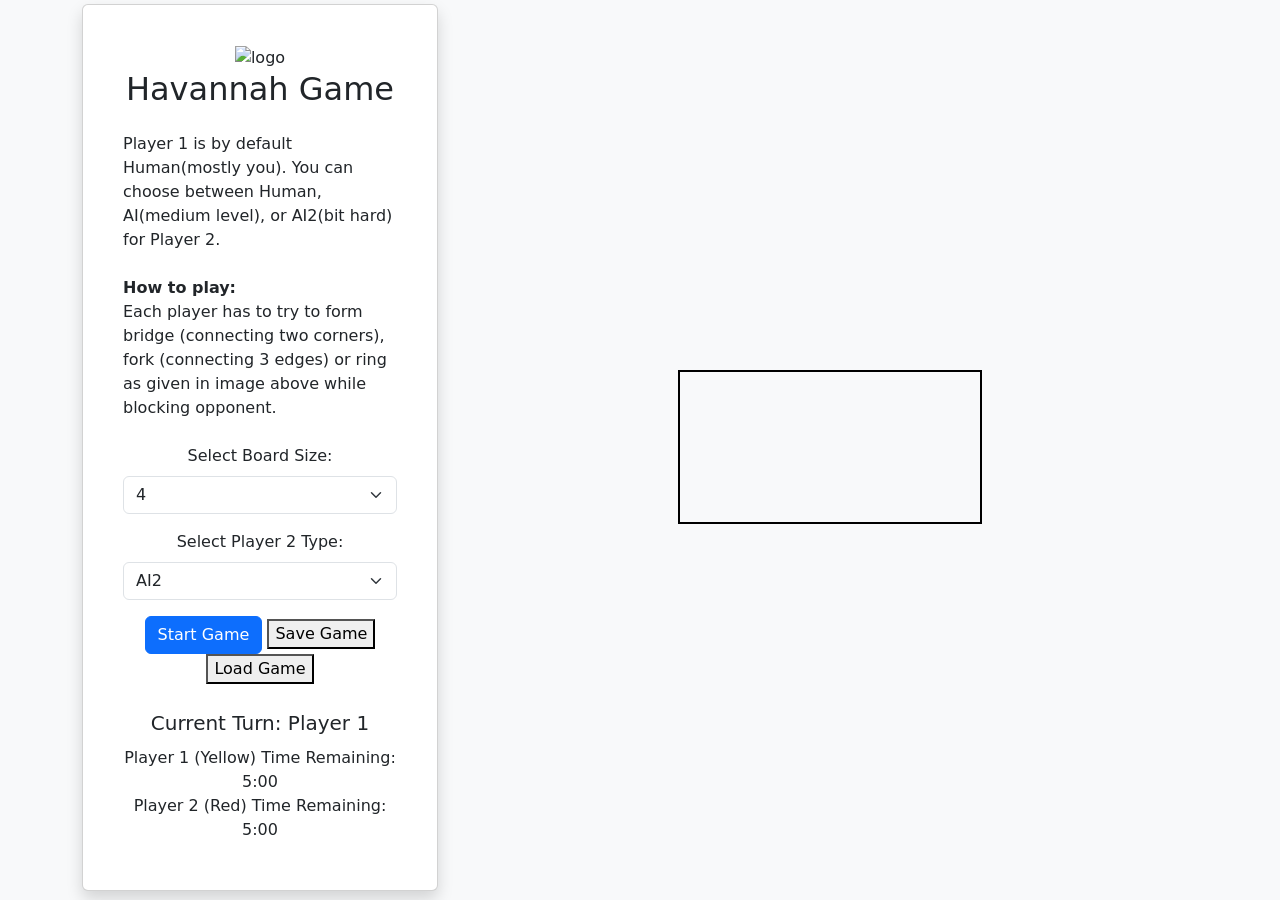
==== index.html @ 7e580d3b "Fix: Correct fork detection logic and add save/load game This commit addresses several issues and ad" ====
<!DOCTYPE html>
<html lang="en">
<head>
    <meta charset="UTF-8">
    <meta name="viewport" content="width=device-width, initial-scale=1.0">
    <title>Havannah Game</title>

    <!-- Bootstrap CDN -->
    <link href="https://cdn.jsdelivr.net/npm/bootstrap@5.3.0-alpha1/dist/css/bootstrap.min.css" rel="stylesheet">

    <style>
        canvas {
            border: 2px solid black;
            margin-top: 20px;
        }

        #currentTurn {
            font-size: 20px;
            margin-bottom: 10px;
        }

        #winner {
            font-size: 24px;
            color: green;
        }

        /* Adjust canvas to be centered and responsive */
        #gameCanvas {
            display: block;
            margin: 0 auto;
        }

        .canvas-container {
            display: flex;
            justify-content: center;
            align-items: center;
            height: 100%;
        }

        #gameTable {
            margin-top: 20px;
            width: 100%;
            text-align: center;
        }

        #gameTable td {
            padding: 5px;
            border: 1px solid #ccc;
            width: 30px;
            height: 30px;
        }
    </style>
    <script async src="https://pagead2.googlesyndication.com/pagead/js/adsbygoogle.js?client=ca-pub-6244557364993858"
    crossorigin="anonymous"></script>
</head>
<body class="bg-light">

    <div class="container mt-1">
        <div class="row">
            <!-- First part (3 parts width) -->
            <div class="col-lg-4">
                <div class="card shadow p-4">
                    <div class="card-body text-center">
                        <img src="logo.png" height=100 alt="logo"> 
                        <h2 class="mb-4">Havannah Game</h2>
                        <p class="mb-4 text-start">Player 1 is by default Human(mostly you). You can choose between Human, AI(medium level), or AI2(bit hard) for Player 2.
                            <br/><br/>
                            <strong>How to play:</strong><br/>
                            Each player has to try to form bridge (connecting two corners), fork (connecting 3 edges) or ring as given in image above while blocking opponent.
                        </p>

                        <div class="mb-3">
                            <label for="sizeSelect" class="form-label">Select Board Size:</label>
                            <select id="sizeSelect" class="form-select">
                                <option value="4">4</option>
                                <option value="6">6</option>
                                <option value="8">8</option>
                            </select>
                        </div>

                        <div class="mb-3">
                            <label for="player2Type" class="form-label">Select Player 2 Type:</label>
                            <select id="player2Type" class="form-select">
                                <option value="human">Human</option>
                                <option value="ai">AI</option>
                                <option value="ai2" selected>AI2</option>
                            </select>
                        </div>

                        <button id="startGameBtn" class="btn btn-primary">Start Game</button>
                        <button id="saveGameBtn">Save Game</button>
                        <input type="file" id="loadGameInput" accept=".json" style="display: none;">
                        <button id="loadGameBtn">Load Game</button>

                        <div id="gameStatus" class="mt-4">
                            <div id="currentTurn" class="mb-2">Current Turn: Player 1</div>
                            <div>Player 1 (Yellow) Time Remaining: <span id="player1Time">5:00</span></div>
                            <div>Player 2 (Red) Time Remaining: <span id="player2Time">5:00</span></div>
                            <div id="winner" class="mt-2"></div>
                        </div>

                        <!-- Table to display the board (REMOVED) -->
                    </div>
                </div>
            </div>

            <!-- Second part (6 parts width) -->
            <div class="col-lg-8">
                <div class="canvas-container">
                    <canvas id="gameCanvas"></canvas>
                </div>
            </div>
        </div>
    </div>

    <!-- Bootstrap JS CDN -->
    <script src="https://cdn.jsdelivr.net/npm/bootstrap@5.3.0-alpha1/dist/js/bootstrap.bundle.min.js"></script>
    
<!-- Google tag (gtag.js) -->
<script async src="https://www.googletagmanager.com/gtag/js?id=G-S5CYX1SZD6"></script>
<script>
  window.dataLayer = window.dataLayer || [];
  function gtag(){dataLayer.push(arguments);}
  gtag('js', new Date());
  gtag('config', 'G-S5CYX1SZD6');
  gtag('config', 'G-S5CYX1SZD6', {
    'cookie_domain': 'auto' // Automatically detect the correct domain, or set your domain explicitly
  });
</script>

    
    <!-- Your existing game scripts -->
    <script src="base_ai.js"></script>
    <script src="ai.js"></script> <!-- Include ai.js for AI functionality -->
    <script src="ai2.js"></script>
    <script src="script.js"></script>
    <script src="tests.js"></script> <!-- To run tests, open browser console and type runAllTests() -->
    <script async src="https://pagead2.googlesyndication.com/pagead/js/adsbygoogle.js?client=ca-pub-6244557364993858"
    crossorigin="anonymous"></script>
</body>
</html>
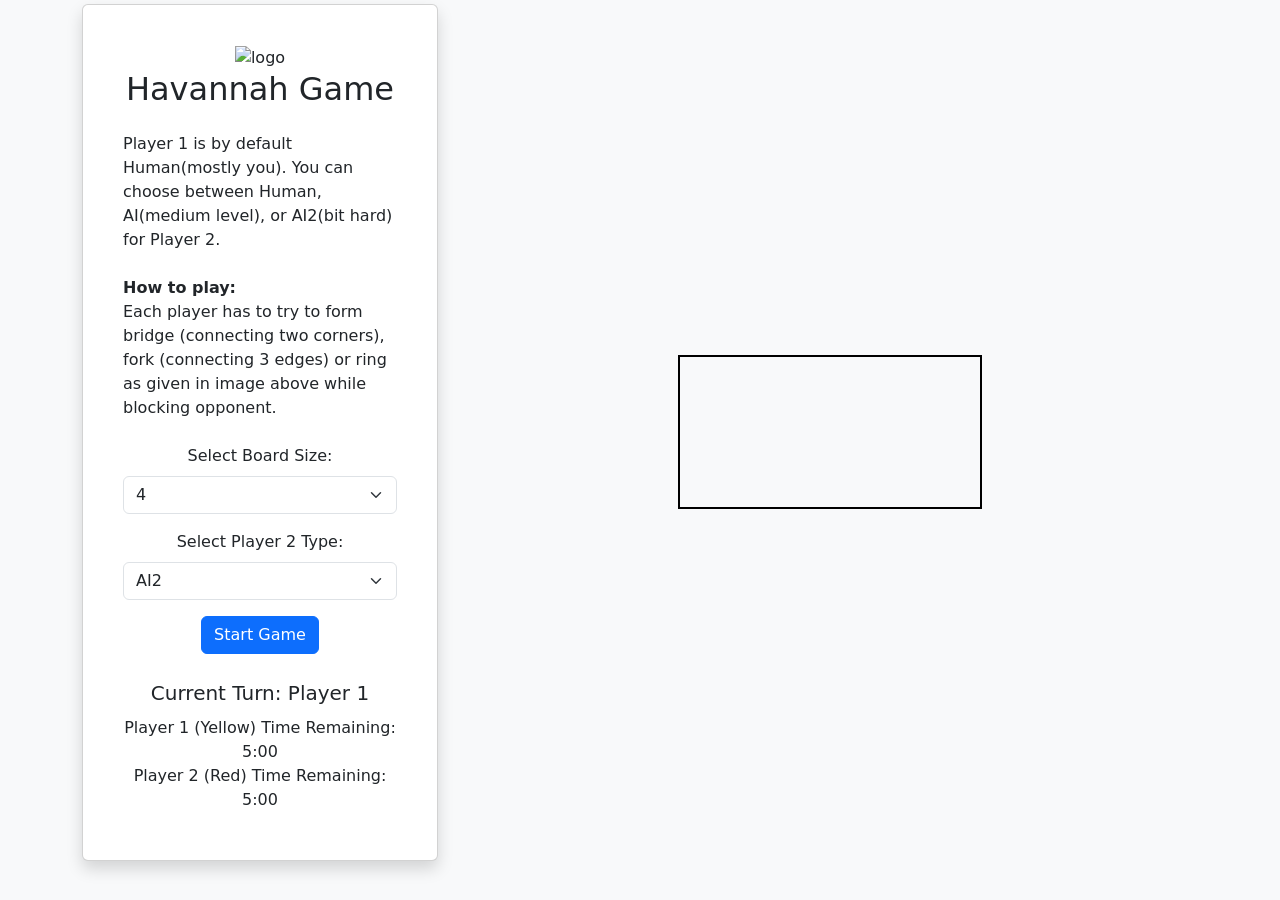
==== commit f8c63865: "Update index.html" ====
--- a/index.html
+++ b/index.html
@@ -52,6 +52,16 @@
     </style>
     <script async src="https://pagead2.googlesyndication.com/pagead/js/adsbygoogle.js?client=ca-pub-6244557364993858"
     crossorigin="anonymous"></script>
+    <script async src="https://www.googletagmanager.com/gtag/js?id=G-JHNCW79FZT"></script>
+    <script>
+      window.dataLayer = window.dataLayer || [];
+      function gtag(){dataLayer.push(arguments);}
+      gtag('js', new Date());
+
+      gtag('config', 'G-JHNCW79FZT', {
+          'cookie_domain': 'none'
+      });
+    </script>
 </head>
 <body class="bg-light">
 
@@ -88,9 +98,6 @@
                         </div>
 
                         <button id="startGameBtn" class="btn btn-primary">Start Game</button>
-                        <button id="saveGameBtn">Save Game</button>
-                        <input type="file" id="loadGameInput" accept=".json" style="display: none;">
-                        <button id="loadGameBtn">Load Game</button>
 
                         <div id="gameStatus" class="mt-4">
                             <div id="currentTurn" class="mb-2">Current Turn: Player 1</div>
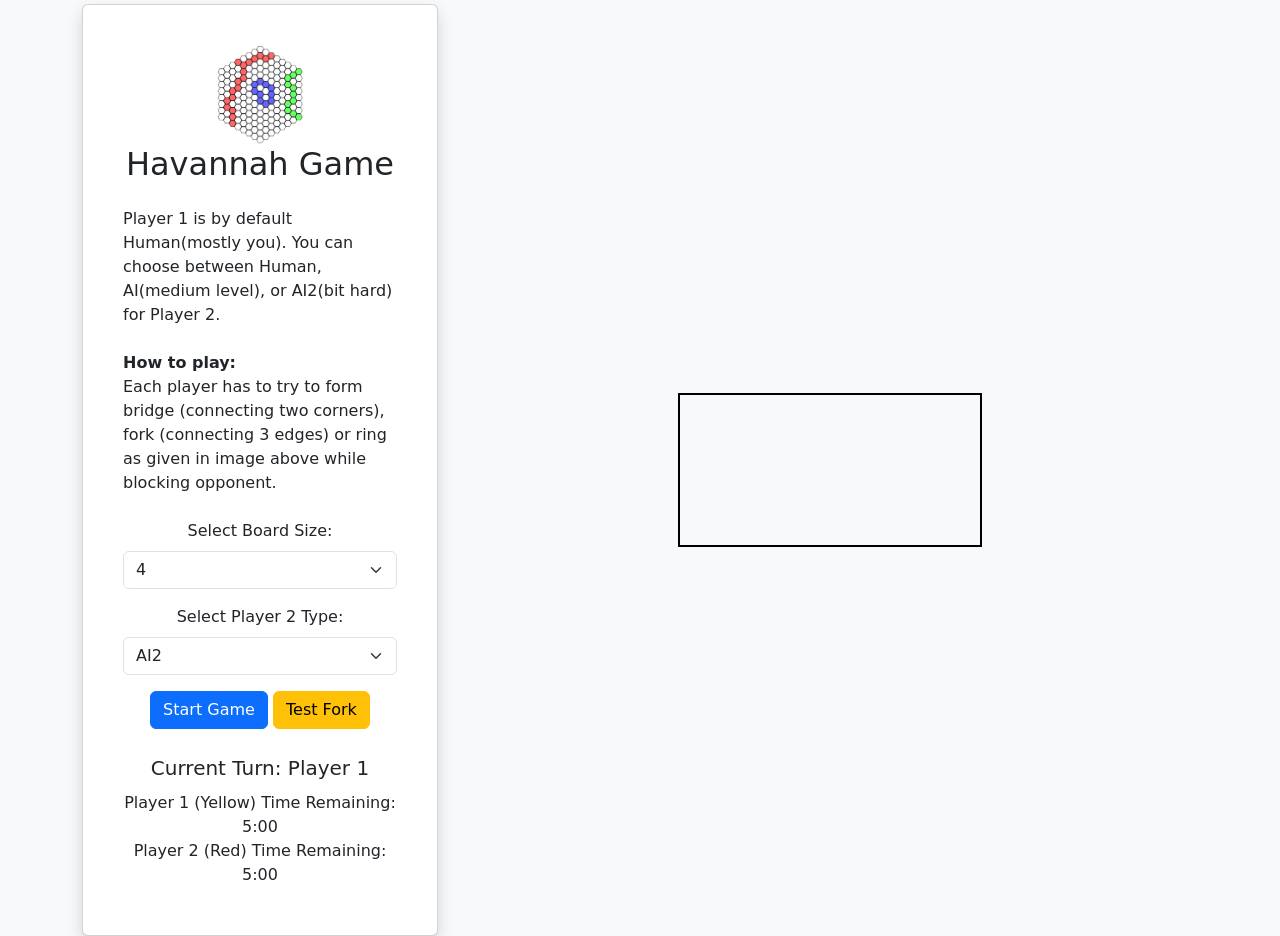
==== commit e53b73d5: "trying to fix the edge indce" ====
--- a/index.html
+++ b/index.html
@@ -98,6 +98,7 @@
                         </div>
 
                         <button id="startGameBtn" class="btn btn-primary">Start Game</button>
+                        <button id="testForkBtn" class="btn btn-warning" onclick="runForkTest()">Test Fork</button>
 
                         <div id="gameStatus" class="mt-4">
                             <div id="currentTurn" class="mb-2">Current Turn: Player 1</div>
@@ -122,20 +123,6 @@
 
     <!-- Bootstrap JS CDN -->
     <script src="https://cdn.jsdelivr.net/npm/bootstrap@5.3.0-alpha1/dist/js/bootstrap.bundle.min.js"></script>
-    
-<!-- Google tag (gtag.js) -->
-<script async src="https://www.googletagmanager.com/gtag/js?id=G-S5CYX1SZD6"></script>
-<script>
-  window.dataLayer = window.dataLayer || [];
-  function gtag(){dataLayer.push(arguments);}
-  gtag('js', new Date());
-  gtag('config', 'G-S5CYX1SZD6');
-  gtag('config', 'G-S5CYX1SZD6', {
-    'cookie_domain': 'auto' // Automatically detect the correct domain, or set your domain explicitly
-  });
-</script>
-
-    
     <!-- Your existing game scripts -->
     <script src="base_ai.js"></script>
     <script src="ai.js"></script> <!-- Include ai.js for AI functionality -->
@@ -144,5 +131,6 @@
     <script src="tests.js"></script> <!-- To run tests, open browser console and type runAllTests() -->
     <script async src="https://pagead2.googlesyndication.com/pagead/js/adsbygoogle.js?client=ca-pub-6244557364993858"
     crossorigin="anonymous"></script>
+    <script data-cookieconsent="ignore">    window.dataLayer = window.dataLayer || [];    function gtag() {        dataLayer.push(arguments);    }    gtag("consent", "default", {        ad_personalization: "denied",        ad_storage: "denied",        ad_user_data: "denied",        analytics_storage: "denied",        functionality_storage: "denied",        personalization_storage: "denied",        security_storage: "granted",        wait_for_update: 500,    });    gtag("set", "ads_data_redaction", true);    gtag("set", "url_passthrough", false);</script>
 </body>
 </html>
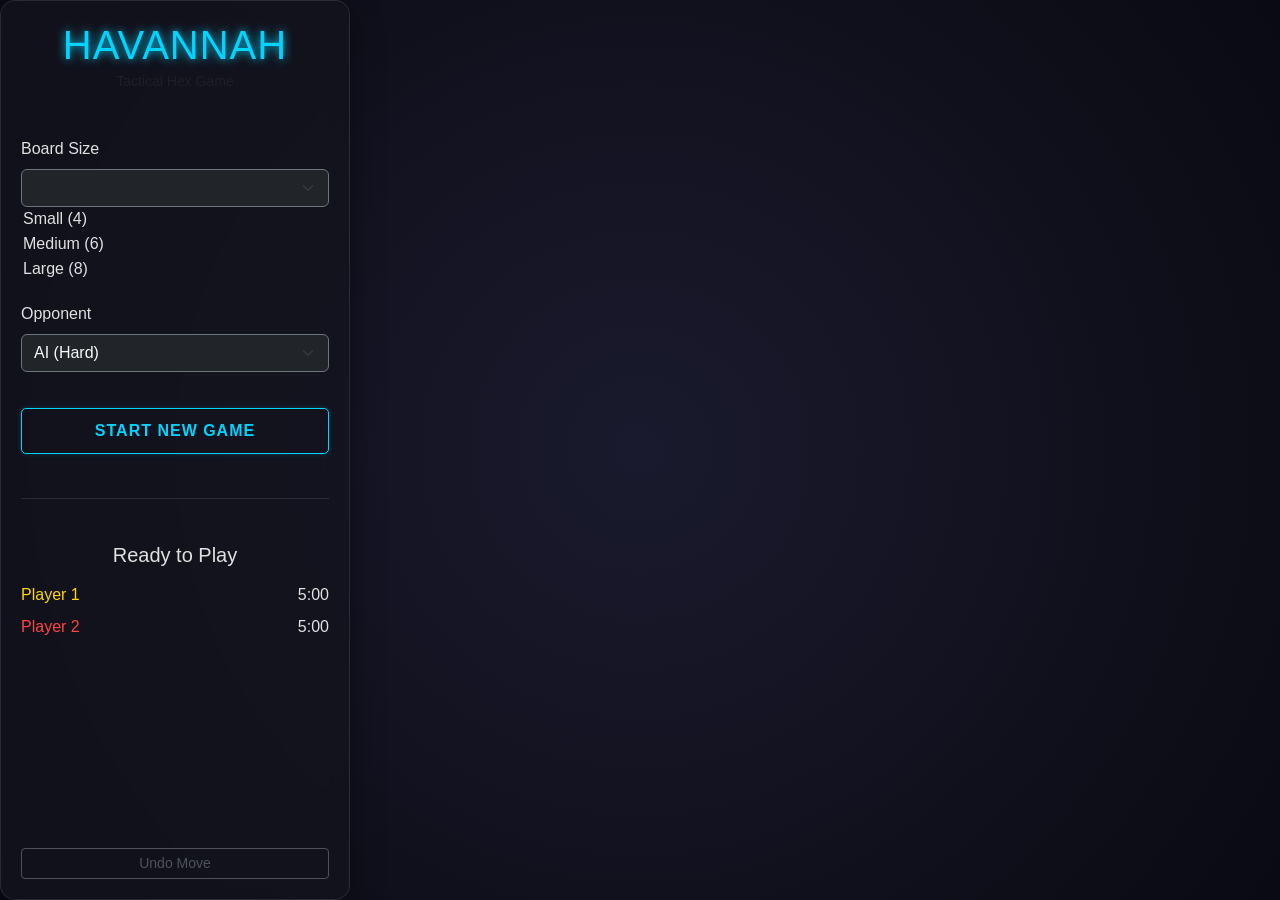
==== commit 14e560d4: "revert to release 0.0.1 if not working" ====
--- a/index.html
+++ b/index.html
@@ -1,136 +1,159 @@
 <!DOCTYPE html>
 <html lang="en">
+
 <head>
     <meta charset="UTF-8">
     <meta name="viewport" content="width=device-width, initial-scale=1.0">
-    <title>Havannah Game</title>
+    <title>Havannah - Premium Edition</title>
 
-    <!-- Bootstrap CDN -->
+    <!-- Bootstrap CDN (Keep for utility classes if needed, but override with style.css) -->
     <link href="https://cdn.jsdelivr.net/npm/bootstrap@5.3.0-alpha1/dist/css/bootstrap.min.css" rel="stylesheet">
+    <link href="style.css" rel="stylesheet">
 
-    <style>
-        canvas {
-            border: 2px solid black;
-            margin-top: 20px;
-        }
-
-        #currentTurn {
-            font-size: 20px;
-            margin-bottom: 10px;
-        }
-
-        #winner {
-            font-size: 24px;
-            color: green;
-        }
-
-        /* Adjust canvas to be centered and responsive */
-        #gameCanvas {
-            display: block;
-            margin: 0 auto;
-        }
-
-        .canvas-container {
-            display: flex;
-            justify-content: center;
-            align-items: center;
-            height: 100%;
-        }
-
-        #gameTable {
-            margin-top: 20px;
-            width: 100%;
-            text-align: center;
-        }
-
-        #gameTable td {
-            padding: 5px;
-            border: 1px solid #ccc;
-            width: 30px;
-            height: 30px;
-        }
-    </style>
     <script async src="https://pagead2.googlesyndication.com/pagead/js/adsbygoogle.js?client=ca-pub-6244557364993858"
-    crossorigin="anonymous"></script>
+        crossorigin="anonymous"></script>
     <script async src="https://www.googletagmanager.com/gtag/js?id=G-JHNCW79FZT"></script>
     <script>
-      window.dataLayer = window.dataLayer || [];
-      function gtag(){dataLayer.push(arguments);}
-      gtag('js', new Date());
-
-      gtag('config', 'G-JHNCW79FZT', {
-          'cookie_domain': 'none'
-      });
+        window.dataLayer = window.dataLayer || [];
+        function gtag() { dataLayer.push(arguments); }
+        gtag('js', new Date());
+        gtag('config', 'G-JHNCW79FZT', { 'cookie_domain': 'none' });
     </script>
 </head>
-<body class="bg-light">
 
-    <div class="container mt-1">
-        <div class="row">
-            <!-- First part (3 parts width) -->
-            <div class="col-lg-4">
-                <div class="card shadow p-4">
-                    <div class="card-body text-center">
-                        <img src="logo.png" height=100 alt="logo"> 
-                        <h2 class="mb-4">Havannah Game</h2>
-                        <p class="mb-4 text-start">Player 1 is by default Human(mostly you). You can choose between Human, AI(medium level), or AI2(bit hard) for Player 2.
-                            <br/><br/>
-                            <strong>How to play:</strong><br/>
-                            Each player has to try to form bridge (connecting two corners), fork (connecting 3 edges) or ring as given in image above while blocking opponent.
-                        </p>
+<body>
 
-                        <div class="mb-3">
-                            <label for="sizeSelect" class="form-label">Select Board Size:</label>
-                            <select id="sizeSelect" class="form-select">
-                                <option value="4">4</option>
-                                <option value="6">6</option>
-                                <option value="8">8</option>
-                            </select>
-                        </div>
+    <div class="game-container">
+        <!-- Sidebar -->
+        <div class="sidebar glass-panel">
+            <div class="text-center mb-4">
+                <h1 class="mb-0">HAVANNAH</h1>
+                <small class="text-muted">Tactical Hex Game</small>
+            </div>
 
-                        <div class="mb-3">
-                            <label for="player2Type" class="form-label">Select Player 2 Type:</label>
-                            <select id="player2Type" class="form-select">
-                                <option value="human">Human</option>
-                                <option value="ai">AI</option>
-                                <option value="ai2" selected>AI2</option>
-                            </select>
-                        </div>
+            <!-- Game Controls -->
+            <div class="control-group">
+                <label class="form-label text-accent">Board Size</label>
+                <select id="sizeSelect" class="form-select bg-dark text-light border-secondary">
 
-                        <button id="startGameBtn" class="btn btn-primary">Start Game</button>
-                        <button id="testForkBtn" class="btn btn-warning" onclick="runForkTest()">Test Fork</button>
+                    <div class="d-flex justify-content-between mb-2">
+                        <span style="color: var(--p1-color)">Player 1</span>
+                        <span id="player1Time">5:00</span>
+                    </div>
+                    <div class="d-flex justify-content-between">
+                        <span style="color: var(--p2-color)">Player 2</span>
+                        <span id="player2Time">5:00</span>
+                    </div>
 
-                        <div id="gameStatus" class="mt-4">
-                            <div id="currentTurn" class="mb-2">Current Turn: Player 1</div>
-                            <div>Player 1 (Yellow) Time Remaining: <span id="player1Time">5:00</span></div>
-                            <div>Player 2 (Red) Time Remaining: <span id="player2Time">5:00</span></div>
-                            <div id="winner" class="mt-2"></div>
-                        </div>
+                    <div id="winner" class="mt-3 text-center fw-bold"></div>
+            </div>
 
-                        <!-- Table to display the board (REMOVED) -->
+            <!-- History / Undo (Placeholder for future feature) -->
+            <div class="mt-auto text-center">
+                <button id="undoBtn" class="btn btn-sm btn-outline-secondary w-100" disabled>Undo Move</button>
+            </div>
+        </div>
+
+        <!-- Main Game Area -->
+        <div class="main-area">
+            <div class="toast-container" id="toastContainer"></div>
+            <canvas id="gameCanvas"></canvas>
+        </div>
+    </div>
+    <!DOCTYPE html>
+    <html lang="en">
+
+    <head>
+        <meta charset="UTF-8">
+        <meta name="viewport" content="width=device-width, initial-scale=1.0">
+        <title>Havannah - Premium Edition</title>
+
+        <!-- Bootstrap CDN (Keep for utility classes if needed, but override with style.css) -->
+        <link href="https://cdn.jsdelivr.net/npm/bootstrap@5.3.0-alpha1/dist/css/bootstrap.min.css" rel="stylesheet">
+        <link href="style.css" rel="stylesheet">
+
+        <script async
+            src="https://pagead2.googlesyndication.com/pagead/js/adsbygoogle.js?client=ca-pub-6244557364993858"
+            crossorigin="anonymous"></script>
+        <script async src="https://www.googletagmanager.com/gtag/js?id=G-JHNCW79FZT"></script>
+        <script>
+            window.dataLayer = window.dataLayer || [];
+            function gtag() { dataLayer.push(arguments); }
+            gtag('js', new Date());
+            gtag('config', 'G-JHNCW79FZT', { 'cookie_domain': 'none' });
+        </script>
+    </head>
+
+    <body>
+
+        <div class="game-container">
+            <!-- Sidebar -->
+            <div class="sidebar glass-panel">
+                <div class="text-center mb-4">
+                    <h1 class="mb-0">HAVANNAH</h1>
+                    <small class="text-muted">Tactical Hex Game</small>
+                </div>
+
+                <!-- Game Controls -->
+                <div class="control-group">
+                    <label class="form-label text-accent">Board Size</label>
+                    <select id="sizeSelect" class="form-select bg-dark text-light border-secondary">
+                        <option value="4">Small (4)</option>
+                        <option value="6">Medium (6)</option>
+                        <option value="8">Large (8)</option>
+                    </select>
+                </div>
+
+                <div class="control-group">
+                    <label class="form-label text-accent">Opponent</label>
+                    <select id="player2Type" class="form-select bg-dark text-light border-secondary">
+                        <option value="human">Human (Local)</option>
+                        <option value="ai">AI (Easy)</option>
+                        <option value="ai2" selected>AI (Hard)</option>
+                    </select>
+                </div>
+
+                <button id="startGameBtn" class="btn btn-premium w-100 mt-3">Start New Game</button>
+
+                <hr class="border-secondary my-4">
+
+                <!-- Game Status -->
+                <div id="gameStatus">
+                    <div id="currentTurn" class="h5 mb-3 text-center">Ready to Play</div>
+
+                    <div class="d-flex justify-content-between mb-2">
+                        <span style="color: var(--p1-color)">Player 1</span>
+                        <span id="player1Time">5:00</span>
                     </div>
+                    <div class="d-flex justify-content-between">
+                        <span style="color: var(--p2-color)">Player 2</span>
+                        <span id="player2Time">5:00</span>
+                    </div>
+
+                    <div id="winner" class="mt-3 text-center fw-bold"></div>
+                </div>
+
+                <!-- History / Undo (Placeholder for future feature) -->
+                <div class="mt-auto text-center">
+                    <button id="undoBtn" class="btn btn-sm btn-outline-secondary w-100" disabled>Undo Move</button>
                 </div>
             </div>
 
-            <!-- Second part (6 parts width) -->
-            <div class="col-lg-8">
-                <div class="canvas-container">
-                    <canvas id="gameCanvas"></canvas>
-                </div>
+            <!-- Main Game Area -->
+            <div class="main-area">
+                <div class="toast-container" id="toastContainer"></div>
+                <canvas id="gameCanvas"></canvas>
             </div>
         </div>
-    </div>
 
-    <!-- Bootstrap JS CDN -->
-    <script src="https://cdn.jsdelivr.net/npm/bootstrap@5.3.0-alpha1/dist/js/bootstrap.bundle.min.js"></script>
-    <!-- Your existing game scripts -->
-    <script src="base_ai.js"></script>
-    <script src="ai.js"></script> <!-- Include ai.js for AI functionality -->
-    <script src="ai2.js"></script>
-    <script src="script.js"></script>
-    <script src="tests.js"></script> <!-- To run tests, open browser console and type runAllTests() -->
-    <script async src="https://pagead2.googlesyndication.com/pagead/js/adsbygoogle.js?client=ca-pub-6244557364993858"
-    crossorigin="anonymous"></script>
-    <script data-cookieconsent="ignore">    window.dataLayer = window.dataLayer || [];    function gtag() {        dataLayer.push(arguments);    }    gtag("consent", "default", {        ad_personalization: "denied",        ad_storage: "denied",        ad_user_data: "denied",        analytics_storage: "denied",        functionality_storage: "denied",        personalization_storage: "denied",        security_storage: "granted",        wait_for_update: 500,    });    gtag("set", "ads_data_redaction", true);    gtag("set", "url_passthrough", false);</script>
-</body>
-</html>
+        <!-- Scripts -->
+        <script src="https://cdn.jsdelivr.net/npm/bootstrap@5.3.0-alpha1/dist/js/bootstrap.bundle.min.js"></script>
+        <script src="base_ai.js"></script>
+        <script src="ai.js"></script>
+        <script src="ai2.js"></script>
+        <script src="script.js"></script>
+        <script src="levels.js"></script>
+        <script src="tests.js"></script>
+    </body>
+
+    </html>
--- a/style.css
+++ b/style.css
@@ -0,0 +1,118 @@
+:root {
+    --bg-color: #0a0a12;
+    --panel-bg: rgba(20, 20, 30, 0.7);
+    --text-color: #e0e0e0;
+    --accent-color: #00d4ff;
+    --accent-glow: 0 0 10px #00d4ff;
+    --hex-border: #333;
+    --hex-bg: #1a1a24;
+    --p1-color: #ffd700;
+    --p1-glow: 0 0 15px #ffd700;
+    --p2-color: #ff4444;
+    --p2-glow: 0 0 15px #ff4444;
+    --font-main: 'Segoe UI', Tahoma, Geneva, Verdana, sans-serif;
+}
+
+body {
+    background-color: var(--bg-color);
+    color: var(--text-color);
+    font-family: var(--font-main);
+    margin: 0;
+    overflow: hidden; /* Prevent scrollbars for full immersion */
+    background-image: radial-gradient(circle at 50% 50%, #1a1a2e 0%, #0a0a12 100%);
+}
+
+.glass-panel {
+    background: var(--panel-bg);
+    backdrop-filter: blur(10px);
+    -webkit-backdrop-filter: blur(10px);
+    border: 1px solid rgba(255, 255, 255, 0.1);
+    border-radius: 15px;
+    padding: 20px;
+    box-shadow: 0 8px 32px 0 rgba(0, 0, 0, 0.37);
+}
+
+h1, h2, h3 {
+    color: var(--accent-color);
+    text-shadow: var(--accent-glow);
+    font-weight: 300;
+    letter-spacing: 1px;
+}
+
+.btn-premium {
+    background: transparent;
+    border: 1px solid var(--accent-color);
+    color: var(--accent-color);
+    padding: 10px 20px;
+    border-radius: 5px;
+    cursor: pointer;
+    transition: all 0.3s ease;
+    text-transform: uppercase;
+    letter-spacing: 1px;
+    font-weight: bold;
+    box-shadow: 0 0 5px rgba(0, 212, 255, 0.2);
+}
+
+.btn-premium:hover {
+    background: var(--accent-color);
+    color: #000;
+    box-shadow: 0 0 20px var(--accent-color);
+}
+
+canvas {
+    border: none; /* Canvas border handled by game logic or container */
+    filter: drop-shadow(0 0 20px rgba(0,0,0,0.5));
+}
+
+/* Layout */
+.game-container {
+    display: flex;
+    height: 100vh;
+    width: 100vw;
+}
+
+.sidebar {
+    width: 350px;
+    padding: 20px;
+    display: flex;
+    flex-direction: column;
+    gap: 20px;
+    z-index: 10;
+}
+
+.main-area {
+    flex-grow: 1;
+    display: flex;
+    justify-content: center;
+    align-items: center;
+    position: relative;
+}
+
+/* Hexagon Hover Effect (handled in JS, but CSS class for cursor) */
+canvas {
+    cursor: crosshair;
+}
+
+/* Toast Notifications */
+.toast-container {
+    position: absolute;
+    top: 20px;
+    left: 50%;
+    transform: translateX(-50%);
+    z-index: 100;
+}
+
+.toast-msg {
+    background: rgba(0, 0, 0, 0.8);
+    color: white;
+    padding: 10px 20px;
+    border-radius: 5px;
+    margin-bottom: 10px;
+    border-left: 4px solid var(--accent-color);
+    animation: slideIn 0.3s ease-out;
+}
+
+@keyframes slideIn {
+    from { transform: translateY(-20px); opacity: 0; }
+    to { transform: translateY(0); opacity: 1; }
+}
--- a/style.css
+++ b/style.css
@@ -0,0 +1,118 @@
+:root {
+    --bg-color: #0a0a12;
+    --panel-bg: rgba(20, 20, 30, 0.7);
+    --text-color: #e0e0e0;
+    --accent-color: #00d4ff;
+    --accent-glow: 0 0 10px #00d4ff;
+    --hex-border: #333;
+    --hex-bg: #1a1a24;
+    --p1-color: #ffd700;
+    --p1-glow: 0 0 15px #ffd700;
+    --p2-color: #ff4444;
+    --p2-glow: 0 0 15px #ff4444;
+    --font-main: 'Segoe UI', Tahoma, Geneva, Verdana, sans-serif;
+}
+
+body {
+    background-color: var(--bg-color);
+    color: var(--text-color);
+    font-family: var(--font-main);
+    margin: 0;
+    overflow: hidden; /* Prevent scrollbars for full immersion */
+    background-image: radial-gradient(circle at 50% 50%, #1a1a2e 0%, #0a0a12 100%);
+}
+
+.glass-panel {
+    background: var(--panel-bg);
+    backdrop-filter: blur(10px);
+    -webkit-backdrop-filter: blur(10px);
+    border: 1px solid rgba(255, 255, 255, 0.1);
+    border-radius: 15px;
+    padding: 20px;
+    box-shadow: 0 8px 32px 0 rgba(0, 0, 0, 0.37);
+}
+
+h1, h2, h3 {
+    color: var(--accent-color);
+    text-shadow: var(--accent-glow);
+    font-weight: 300;
+    letter-spacing: 1px;
+}
+
+.btn-premium {
+    background: transparent;
+    border: 1px solid var(--accent-color);
+    color: var(--accent-color);
+    padding: 10px 20px;
+    border-radius: 5px;
+    cursor: pointer;
+    transition: all 0.3s ease;
+    text-transform: uppercase;
+    letter-spacing: 1px;
+    font-weight: bold;
+    box-shadow: 0 0 5px rgba(0, 212, 255, 0.2);
+}
+
+.btn-premium:hover {
+    background: var(--accent-color);
+    color: #000;
+    box-shadow: 0 0 20px var(--accent-color);
+}
+
+canvas {
+    border: none; /* Canvas border handled by game logic or container */
+    filter: drop-shadow(0 0 20px rgba(0,0,0,0.5));
+}
+
+/* Layout */
+.game-container {
+    display: flex;
+    height: 100vh;
+    width: 100vw;
+}
+
+.sidebar {
+    width: 350px;
+    padding: 20px;
+    display: flex;
+    flex-direction: column;
+    gap: 20px;
+    z-index: 10;
+}
+
+.main-area {
+    flex-grow: 1;
+    display: flex;
+    justify-content: center;
+    align-items: center;
+    position: relative;
+}
+
+/* Hexagon Hover Effect (handled in JS, but CSS class for cursor) */
+canvas {
+    cursor: crosshair;
+}
+
+/* Toast Notifications */
+.toast-container {
+    position: absolute;
+    top: 20px;
+    left: 50%;
+    transform: translateX(-50%);
+    z-index: 100;
+}
+
+.toast-msg {
+    background: rgba(0, 0, 0, 0.8);
+    color: white;
+    padding: 10px 20px;
+    border-radius: 5px;
+    margin-bottom: 10px;
+    border-left: 4px solid var(--accent-color);
+    animation: slideIn 0.3s ease-out;
+}
+
+@keyframes slideIn {
+    from { transform: translateY(-20px); opacity: 0; }
+    to { transform: translateY(0); opacity: 1; }
+}
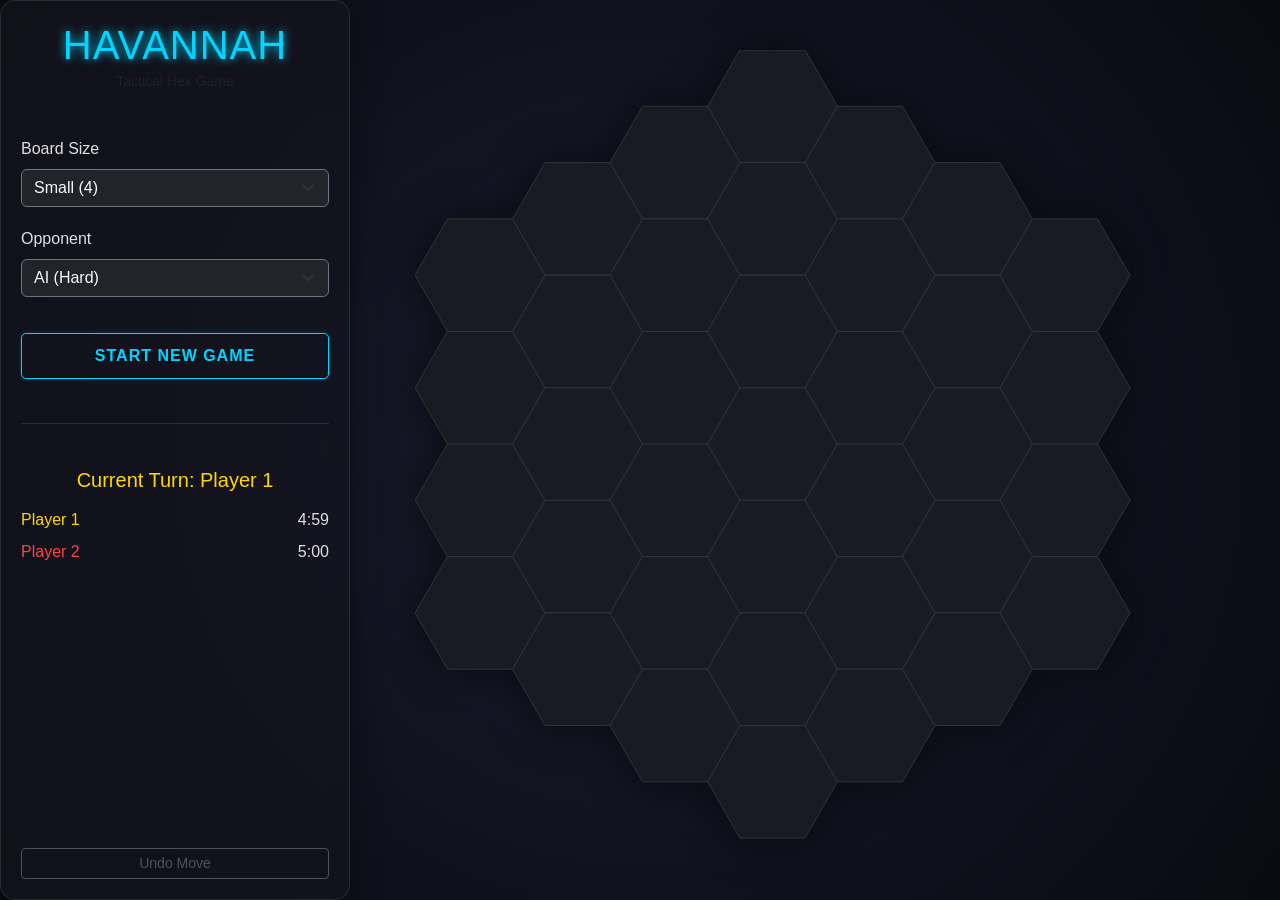
==== commit 6ac9c259: "feat: Fix game initialization and board creation This commit addresses a critical bug that prevented" ====
--- a/index.html
+++ b/index.html
@@ -35,17 +35,39 @@
             <div class="control-group">
                 <label class="form-label text-accent">Board Size</label>
                 <select id="sizeSelect" class="form-select bg-dark text-light border-secondary">
+                    <option value="4">Small (4)</option>
+                    <option value="6">Medium (6)</option>
+                    <option value="8">Large (8)</option>
+                </select>
+            </div>
 
-                    <div class="d-flex justify-content-between mb-2">
-                        <span style="color: var(--p1-color)">Player 1</span>
-                        <span id="player1Time">5:00</span>
-                    </div>
-                    <div class="d-flex justify-content-between">
-                        <span style="color: var(--p2-color)">Player 2</span>
-                        <span id="player2Time">5:00</span>
-                    </div>
+            <div class="control-group">
+                <label class="form-label text-accent">Opponent</label>
+                <select id="player2Type" class="form-select bg-dark text-light border-secondary">
+                    <option value="human">Human (Local)</option>
+                    <option value="ai">AI (Easy)</option>
+                    <option value="ai2" selected>AI (Hard)</option>
+                </select>
+            </div>
 
-                    <div id="winner" class="mt-3 text-center fw-bold"></div>
+            <button id="startGameBtn" class="btn btn-premium w-100 mt-3">Start New Game</button>
+
+            <hr class="border-secondary my-4">
+
+            <!-- Game Status -->
+            <div id="gameStatus">
+                <div id="currentTurn" class="h5 mb-3 text-center">Ready to Play</div>
+
+                <div class="d-flex justify-content-between mb-2">
+                    <span style="color: var(--p1-color)">Player 1</span>
+                    <span id="player1Time">5:00</span>
+                </div>
+                <div class="d-flex justify-content-between">
+                    <span style="color: var(--p2-color)">Player 2</span>
+                    <span id="player2Time">5:00</span>
+                </div>
+
+                <div id="winner" class="mt-3 text-center fw-bold"></div>
             </div>
 
             <!-- History / Undo (Placeholder for future feature) -->
@@ -60,100 +82,15 @@
             <canvas id="gameCanvas"></canvas>
         </div>
     </div>
-    <!DOCTYPE html>
-    <html lang="en">
 
-    <head>
-        <meta charset="UTF-8">
-        <meta name="viewport" content="width=device-width, initial-scale=1.0">
-        <title>Havannah - Premium Edition</title>
+    <!-- Scripts -->
+    <script src="https://cdn.jsdelivr.net/npm/bootstrap@5.3.0-alpha1/dist/js/bootstrap.bundle.min.js"></script>
+    <script src="base_ai.js"></script>
+    <script src="ai.js"></script>
+    <script src="ai2.js"></script>
+    <script src="script.js"></script>
+    <script src="levels.js"></script>
+    <script src="tests.js"></script>
+</body>
 
-        <!-- Bootstrap CDN (Keep for utility classes if needed, but override with style.css) -->
-        <link href="https://cdn.jsdelivr.net/npm/bootstrap@5.3.0-alpha1/dist/css/bootstrap.min.css" rel="stylesheet">
-        <link href="style.css" rel="stylesheet">
-
-        <script async
-            src="https://pagead2.googlesyndication.com/pagead/js/adsbygoogle.js?client=ca-pub-6244557364993858"
-            crossorigin="anonymous"></script>
-        <script async src="https://www.googletagmanager.com/gtag/js?id=G-JHNCW79FZT"></script>
-        <script>
-            window.dataLayer = window.dataLayer || [];
-            function gtag() { dataLayer.push(arguments); }
-            gtag('js', new Date());
-            gtag('config', 'G-JHNCW79FZT', { 'cookie_domain': 'none' });
-        </script>
-    </head>
-
-    <body>
-
-        <div class="game-container">
-            <!-- Sidebar -->
-            <div class="sidebar glass-panel">
-                <div class="text-center mb-4">
-                    <h1 class="mb-0">HAVANNAH</h1>
-                    <small class="text-muted">Tactical Hex Game</small>
-                </div>
-
-                <!-- Game Controls -->
-                <div class="control-group">
-                    <label class="form-label text-accent">Board Size</label>
-                    <select id="sizeSelect" class="form-select bg-dark text-light border-secondary">
-                        <option value="4">Small (4)</option>
-                        <option value="6">Medium (6)</option>
-                        <option value="8">Large (8)</option>
-                    </select>
-                </div>
-
-                <div class="control-group">
-                    <label class="form-label text-accent">Opponent</label>
-                    <select id="player2Type" class="form-select bg-dark text-light border-secondary">
-                        <option value="human">Human (Local)</option>
-                        <option value="ai">AI (Easy)</option>
-                        <option value="ai2" selected>AI (Hard)</option>
-                    </select>
-                </div>
-
-                <button id="startGameBtn" class="btn btn-premium w-100 mt-3">Start New Game</button>
-
-                <hr class="border-secondary my-4">
-
-                <!-- Game Status -->
-                <div id="gameStatus">
-                    <div id="currentTurn" class="h5 mb-3 text-center">Ready to Play</div>
-
-                    <div class="d-flex justify-content-between mb-2">
-                        <span style="color: var(--p1-color)">Player 1</span>
-                        <span id="player1Time">5:00</span>
-                    </div>
-                    <div class="d-flex justify-content-between">
-                        <span style="color: var(--p2-color)">Player 2</span>
-                        <span id="player2Time">5:00</span>
-                    </div>
-
-                    <div id="winner" class="mt-3 text-center fw-bold"></div>
-                </div>
-
-                <!-- History / Undo (Placeholder for future feature) -->
-                <div class="mt-auto text-center">
-                    <button id="undoBtn" class="btn btn-sm btn-outline-secondary w-100" disabled>Undo Move</button>
-                </div>
-            </div>
-
-            <!-- Main Game Area -->
-            <div class="main-area">
-                <div class="toast-container" id="toastContainer"></div>
-                <canvas id="gameCanvas"></canvas>
-            </div>
-        </div>
-
-        <!-- Scripts -->
-        <script src="https://cdn.jsdelivr.net/npm/bootstrap@5.3.0-alpha1/dist/js/bootstrap.bundle.min.js"></script>
-        <script src="base_ai.js"></script>
-        <script src="ai.js"></script>
-        <script src="ai2.js"></script>
-        <script src="script.js"></script>
-        <script src="levels.js"></script>
-        <script src="tests.js"></script>
-    </body>
-
-    </html>+</html>
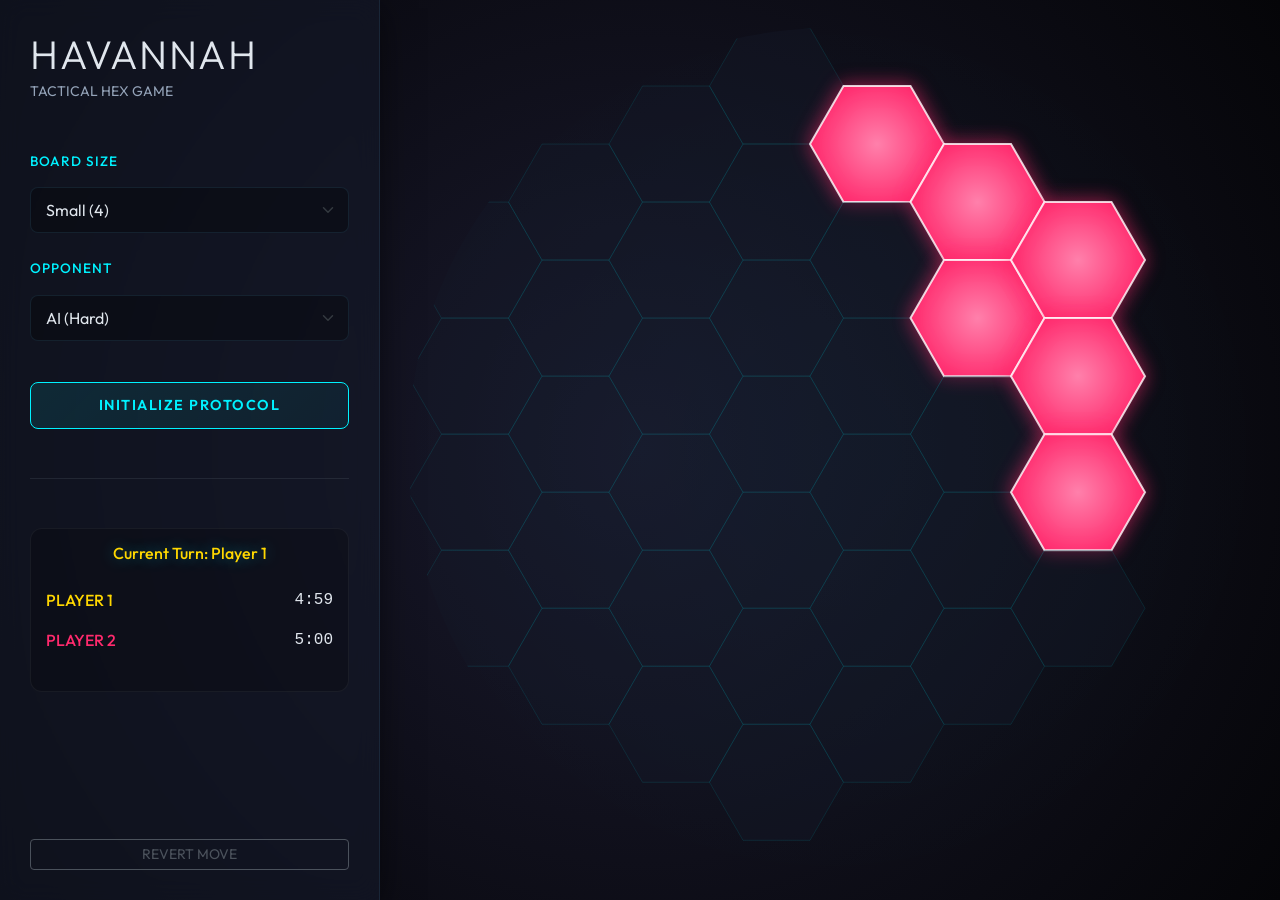
==== commit 44dcaaef: "ui change" ====
--- a/index.html
+++ b/index.html
@@ -6,7 +6,9 @@
     <meta name="viewport" content="width=device-width, initial-scale=1.0">
     <title>Havannah - Premium Edition</title>
 
-    <!-- Bootstrap CDN (Keep for utility classes if needed, but override with style.css) -->
+    <link rel="preconnect" href="https://fonts.googleapis.com">
+    <link rel="preconnect" href="https://fonts.gstatic.com" crossorigin>
+    <link href="https://fonts.googleapis.com/css2?family=Outfit:wght@300;400;600&display=swap" rel="stylesheet">
     <link href="https://cdn.jsdelivr.net/npm/bootstrap@5.3.0-alpha1/dist/css/bootstrap.min.css" rel="stylesheet">
     <link href="style.css" rel="stylesheet">
 
@@ -25,16 +27,16 @@
 
     <div class="game-container">
         <!-- Sidebar -->
-        <div class="sidebar glass-panel">
-            <div class="text-center mb-4">
-                <h1 class="mb-0">HAVANNAH</h1>
-                <small class="text-muted">Tactical Hex Game</small>
+        <div class="sidebar">
+            <div class="mb-4">
+                <h1 class="mb-0 display-6">HAVANNAH</h1>
+                <small class="text-muted text-uppercase letter-spacing-2">Tactical Hex Game</small>
             </div>
 
             <!-- Game Controls -->
             <div class="control-group">
-                <label class="form-label text-accent">Board Size</label>
-                <select id="sizeSelect" class="form-select bg-dark text-light border-secondary">
+                <label class="form-label">Board Size</label>
+                <select id="sizeSelect" class="form-select">
                     <option value="4">Small (4)</option>
                     <option value="6">Medium (6)</option>
                     <option value="8">Large (8)</option>
@@ -42,37 +44,37 @@
             </div>
 
             <div class="control-group">
-                <label class="form-label text-accent">Opponent</label>
-                <select id="player2Type" class="form-select bg-dark text-light border-secondary">
+                <label class="form-label">Opponent</label>
+                <select id="player2Type" class="form-select">
                     <option value="human">Human (Local)</option>
                     <option value="ai">AI (Easy)</option>
                     <option value="ai2" selected>AI (Hard)</option>
                 </select>
             </div>
 
-            <button id="startGameBtn" class="btn btn-premium w-100 mt-3">Start New Game</button>
+            <button id="startGameBtn" class="btn btn-premium w-100 mt-3">Initialize Protocol</button>
 
-            <hr class="border-secondary my-4">
+            <hr class="border-secondary my-4" style="opacity: 0.2">
 
             <!-- Game Status -->
             <div id="gameStatus">
-                <div id="currentTurn" class="h5 mb-3 text-center">Ready to Play</div>
+                <div id="currentTurn" class="h6 mb-3 text-center text-accent">SYSTEM READY</div>
 
-                <div class="d-flex justify-content-between mb-2">
-                    <span style="color: var(--p1-color)">Player 1</span>
-                    <span id="player1Time">5:00</span>
+                <div class="player-info">
+                    <span style="color: var(--p1-color)">PLAYER 1</span>
+                    <span id="player1Time" class="font-monospace">5:00</span>
                 </div>
-                <div class="d-flex justify-content-between">
-                    <span style="color: var(--p2-color)">Player 2</span>
-                    <span id="player2Time">5:00</span>
+                <div class="player-info">
+                    <span style="color: var(--p2-color)">PLAYER 2</span>
+                    <span id="player2Time" class="font-monospace">5:00</span>
                 </div>
 
-                <div id="winner" class="mt-3 text-center fw-bold"></div>
+                <div id="winner" class="mt-3 text-center fw-bold text-accent"></div>
             </div>
 
-            <!-- History / Undo (Placeholder for future feature) -->
+            <!-- History / Undo -->
             <div class="mt-auto text-center">
-                <button id="undoBtn" class="btn btn-sm btn-outline-secondary w-100" disabled>Undo Move</button>
+                <button id="undoBtn" class="btn btn-sm btn-outline-secondary w-100" disabled>REVERT MOVE</button>
             </div>
         </div>
 
--- a/style.css
+++ b/style.css
@@ -1,83 +1,81 @@
 :root {
-    --bg-color: #0a0a12;
-    --panel-bg: rgba(20, 20, 30, 0.7);
-    --text-color: #e0e0e0;
-    --accent-color: #00d4ff;
-    --accent-glow: 0 0 10px #00d4ff;
-    --hex-border: #333;
-    --hex-bg: #1a1a24;
+    /* Palette: Deep Space & Neon */
+    --bg-color: #050508;
+    --bg-gradient: radial-gradient(circle at 50% 50%, #1a1a2e 0%, #050508 100%);
+
+    --panel-bg: rgba(20, 25, 40, 0.65);
+    --panel-border: rgba(100, 200, 255, 0.1);
+    --panel-shadow: 0 8px 32px 0 rgba(0, 0, 0, 0.5);
+
+    --text-main: #e0e6ed;
+    --text-muted: #94a3b8;
+
+    --accent-cyan: #00f2ff;
+    --accent-cyan-glow: 0 0 15px rgba(0, 242, 255, 0.4);
+
+    --accent-gold: #ffd700;
+    --accent-gold-glow: 0 0 15px rgba(255, 215, 0, 0.4);
+
     --p1-color: #ffd700;
-    --p1-glow: 0 0 15px #ffd700;
-    --p2-color: #ff4444;
-    --p2-glow: 0 0 15px #ff4444;
-    --font-main: 'Segoe UI', Tahoma, Geneva, Verdana, sans-serif;
+    --p2-color: #ff2a6d;
+
+    --font-main: 'Outfit', sans-serif;
 }
 
 body {
     background-color: var(--bg-color);
-    color: var(--text-color);
+    background-image: var(--bg-gradient);
+    color: var(--text-main);
     font-family: var(--font-main);
     margin: 0;
-    overflow: hidden; /* Prevent scrollbars for full immersion */
-    background-image: radial-gradient(circle at 50% 50%, #1a1a2e 0%, #0a0a12 100%);
-}
-
-.glass-panel {
-    background: var(--panel-bg);
-    backdrop-filter: blur(10px);
-    -webkit-backdrop-filter: blur(10px);
-    border: 1px solid rgba(255, 255, 255, 0.1);
-    border-radius: 15px;
-    padding: 20px;
-    box-shadow: 0 8px 32px 0 rgba(0, 0, 0, 0.37);
-}
-
-h1, h2, h3 {
-    color: var(--accent-color);
-    text-shadow: var(--accent-glow);
-    font-weight: 300;
-    letter-spacing: 1px;
-}
-
-.btn-premium {
-    background: transparent;
-    border: 1px solid var(--accent-color);
-    color: var(--accent-color);
-    padding: 10px 20px;
-    border-radius: 5px;
-    cursor: pointer;
-    transition: all 0.3s ease;
+    overflow: hidden;
+    height: 100vh;
+    width: 100vw;
+}
+
+/* Typography */
+h1,
+h2,
+h3,
+h4,
+h5,
+h6 {
+    font-weight: 600;
+    letter-spacing: 1.5px;
+    color: var(--text-main);
     text-transform: uppercase;
-    letter-spacing: 1px;
-    font-weight: bold;
-    box-shadow: 0 0 5px rgba(0, 212, 255, 0.2);
-}
-
-.btn-premium:hover {
-    background: var(--accent-color);
-    color: #000;
-    box-shadow: 0 0 20px var(--accent-color);
-}
-
-canvas {
-    border: none; /* Canvas border handled by game logic or container */
-    filter: drop-shadow(0 0 20px rgba(0,0,0,0.5));
+}
+
+.text-accent {
+    color: var(--accent-cyan);
+    text-shadow: var(--accent-cyan-glow);
+}
+
+.text-muted {
+    color: var(--text-muted) !important;
 }
 
 /* Layout */
 .game-container {
     display: flex;
-    height: 100vh;
-    width: 100vw;
+    height: 100%;
+    width: 100%;
+    position: relative;
 }
 
 .sidebar {
-    width: 350px;
-    padding: 20px;
+    width: 380px;
+    padding: 30px;
     display: flex;
     flex-direction: column;
-    gap: 20px;
-    z-index: 10;
+    gap: 25px;
+    z-index: 20;
+    backdrop-filter: blur(12px);
+    -webkit-backdrop-filter: blur(12px);
+    background: var(--panel-bg);
+    border-right: 1px solid var(--panel-border);
+    box-shadow: var(--panel-shadow);
+    transition: transform 0.3s ease;
 }
 
 .main-area {
@@ -86,33 +84,166 @@
     justify-content: center;
     align-items: center;
     position: relative;
-}
-
-/* Hexagon Hover Effect (handled in JS, but CSS class for cursor) */
+    background: radial-gradient(circle at center, rgba(0, 242, 255, 0.03) 0%, transparent 70%);
+}
+
+/* Components */
+.glass-panel {
+    /* Utility class if needed elsewhere */
+    background: var(--panel-bg);
+    backdrop-filter: blur(12px);
+    border: 1px solid var(--panel-border);
+    border-radius: 16px;
+    padding: 20px;
+}
+
+.control-group {
+    display: flex;
+    flex-direction: column;
+    gap: 8px;
+}
+
+.form-label {
+    font-size: 0.85rem;
+    font-weight: 500;
+    letter-spacing: 1px;
+    text-transform: uppercase;
+    color: var(--accent-cyan);
+}
+
+.form-select {
+    background-color: rgba(0, 0, 0, 0.3) !important;
+    border: 1px solid var(--panel-border) !important;
+    color: var(--text-main) !important;
+    border-radius: 8px !important;
+    padding: 10px 15px !important;
+    font-family: var(--font-main);
+    cursor: pointer;
+    transition: all 0.2s ease;
+}
+
+.form-select:focus {
+    box-shadow: 0 0 0 2px var(--accent-cyan) !important;
+    border-color: var(--accent-cyan) !important;
+}
+
+.btn-premium {
+    background: linear-gradient(135deg, rgba(0, 242, 255, 0.1), rgba(0, 242, 255, 0.05));
+    border: 1px solid var(--accent-cyan);
+    color: var(--accent-cyan);
+    padding: 12px 24px;
+    border-radius: 8px;
+    cursor: pointer;
+    transition: all 0.3s cubic-bezier(0.4, 0, 0.2, 1);
+    text-transform: uppercase;
+    letter-spacing: 1.5px;
+    font-weight: 600;
+    font-size: 0.9rem;
+    position: relative;
+    overflow: hidden;
+}
+
+.btn-premium:hover {
+    background: var(--accent-cyan);
+    color: #000;
+    box-shadow: 0 0 25px var(--accent-cyan-glow);
+    transform: translateY(-1px);
+}
+
+.btn-premium:active {
+    transform: translateY(1px);
+}
+
+/* Game Status */
+#gameStatus {
+    background: rgba(0, 0, 0, 0.2);
+    border-radius: 12px;
+    padding: 15px;
+    border: 1px solid rgba(255, 255, 255, 0.05);
+}
+
+.player-info {
+    display: flex;
+    justify-content: space-between;
+    align-items: center;
+    padding: 8px 0;
+    font-weight: 500;
+}
+
+/* Canvas */
 canvas {
+    border-radius: 50%;
+    /* Circular feel for hex board */
+    /* box-shadow: 0 0 50px rgba(0, 0, 0, 0.5); */
+    transition: transform 0.5s ease-out;
     cursor: crosshair;
 }
 
-/* Toast Notifications */
+/* Toast */
 .toast-container {
     position: absolute;
-    top: 20px;
+    top: 30px;
     left: 50%;
     transform: translateX(-50%);
     z-index: 100;
+    pointer-events: none;
 }
 
 .toast-msg {
-    background: rgba(0, 0, 0, 0.8);
-    color: white;
-    padding: 10px 20px;
-    border-radius: 5px;
-    margin-bottom: 10px;
-    border-left: 4px solid var(--accent-color);
-    animation: slideIn 0.3s ease-out;
-}
-
-@keyframes slideIn {
-    from { transform: translateY(-20px); opacity: 0; }
-    to { transform: translateY(0); opacity: 1; }
-}
+    background: rgba(10, 15, 25, 0.9);
+    backdrop-filter: blur(8px);
+    color: var(--text-main);
+    padding: 12px 24px;
+    border-radius: 8px;
+    margin-bottom: 12px;
+    border-left: 4px solid var(--accent-cyan);
+    box-shadow: 0 4px 20px rgba(0, 0, 0, 0.4);
+    font-weight: 500;
+    animation: slideDown 0.4s cubic-bezier(0.175, 0.885, 0.32, 1.275);
+    pointer-events: auto;
+}
+
+/* Animations */
+@keyframes slideDown {
+    from {
+        transform: translateY(-30px);
+        opacity: 0;
+    }
+
+    to {
+        transform: translateY(0);
+        opacity: 1;
+    }
+}
+
+@keyframes pulse {
+    0% {
+        box-shadow: 0 0 0 0 rgba(0, 242, 255, 0.4);
+    }
+
+    70% {
+        box-shadow: 0 0 0 10px rgba(0, 242, 255, 0);
+    }
+
+    100% {
+        box-shadow: 0 0 0 0 rgba(0, 242, 255, 0);
+    }
+}
+
+/* Scrollbar */
+::-webkit-scrollbar {
+    width: 8px;
+}
+
+::-webkit-scrollbar-track {
+    background: rgba(0, 0, 0, 0.1);
+}
+
+::-webkit-scrollbar-thumb {
+    background: rgba(255, 255, 255, 0.1);
+    border-radius: 4px;
+}
+
+::-webkit-scrollbar-thumb:hover {
+    background: rgba(255, 255, 255, 0.2);
+}
